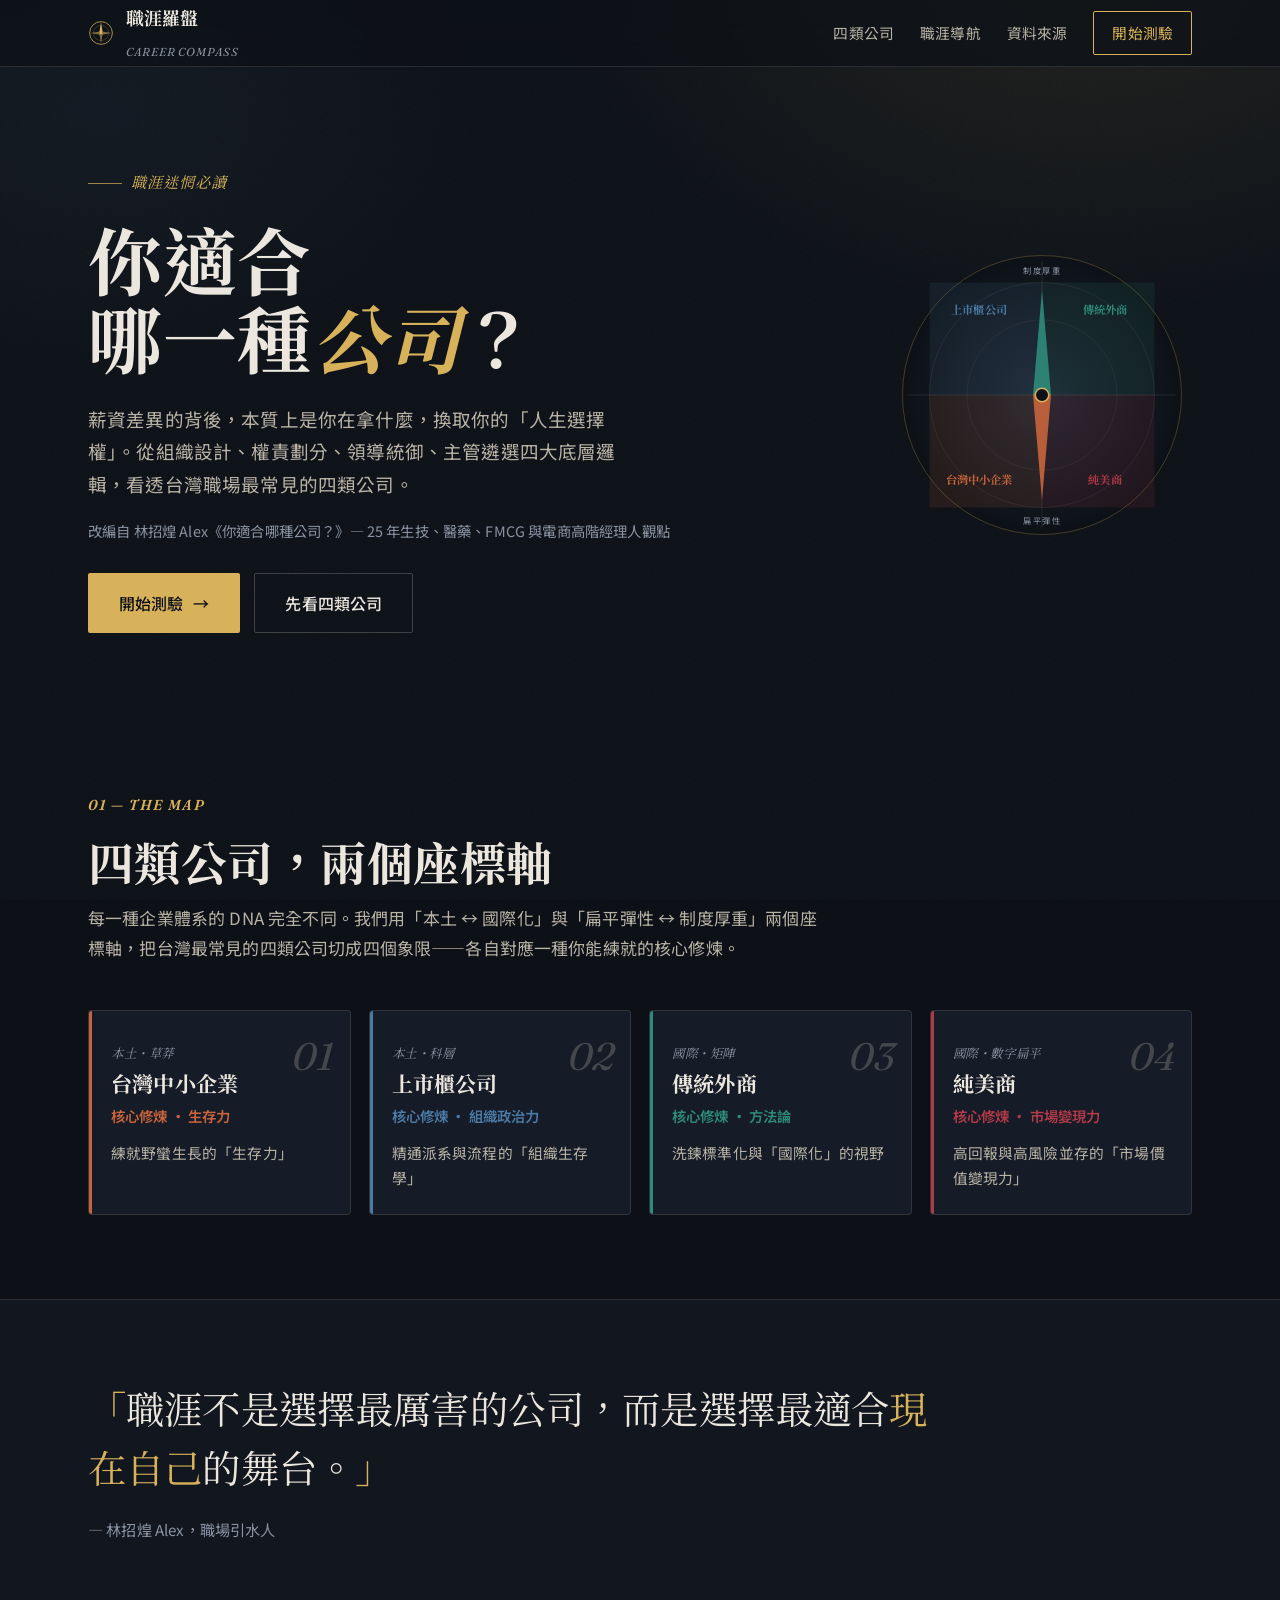
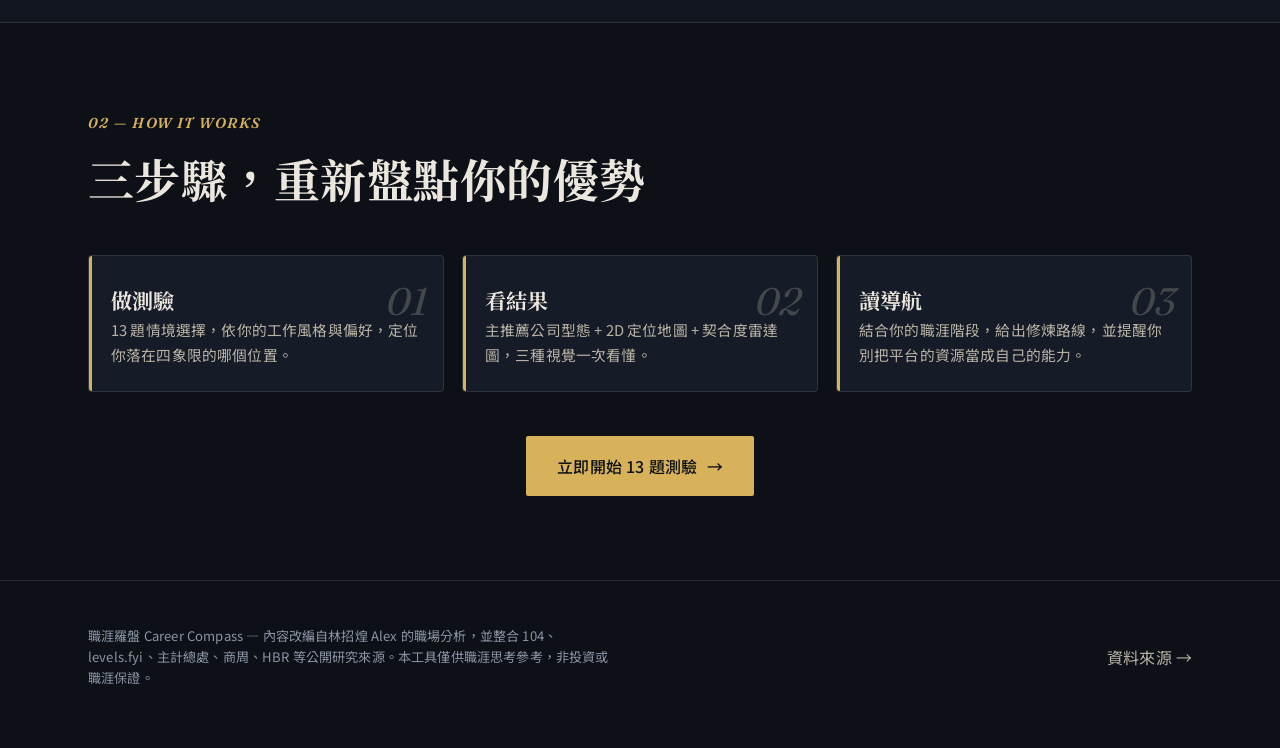
==== index.html @ cc885fce "feat: 職涯羅盤 Career Compass 互動式視覺化網站 - 六頁靜態網站（index/companies/quiz/result/navigator/sources） - 2×2 模型定" ====
<!DOCTYPE html>
<html lang="zh-Hant">
<head>
<meta charset="UTF-8" />
<meta name="viewport" content="width=device-width, initial-scale=1.0" />
<title>職涯羅盤 Career Compass — 你適合哪一種公司？</title>
<meta name="description" content="從組織設計、權責、領導與遴選四大底層邏輯，剖析台灣職場四類公司。做測驗，找出此刻最適合你的舞台，奪回你的人生選擇權。" />
<link rel="preconnect" href="https://fonts.googleapis.com" />
<link rel="preconnect" href="https://fonts.gstatic.com" crossorigin />
<link href="https://fonts.googleapis.com/css2?family=Fraunces:ital,opsz,wght@0,9..144,500;0,9..144,600;1,9..144,500;1,9..144,600&family=Noto+Sans+TC:wght@400;500;700&family=Noto+Serif+TC:wght@500;700;900&display=swap" rel="stylesheet" />
<link rel="stylesheet" href="css/styles.css" />
</head>
<body>

<header class="nav">
  <div class="wrap nav-inner">
    <a class="brand" href="index.html">
      <svg class="rose" viewBox="0 0 48 48" fill="none" aria-hidden="true">
        <circle cx="24" cy="24" r="21" stroke="currentColor" stroke-width="1.4"/>
        <circle cx="24" cy="24" r="14" stroke="currentColor" stroke-width="0.8" opacity="0.5"/>
        <path d="M24 4 L27 22 L24 24 L21 22 Z" fill="currentColor"/>
        <path d="M24 44 L21 26 L24 24 L27 26 Z" fill="currentColor" opacity="0.55"/>
        <path d="M4 24 L22 21 L24 24 L22 27 Z" fill="currentColor" opacity="0.55"/>
        <path d="M44 24 L26 27 L24 24 L26 21 Z" fill="currentColor" opacity="0.55"/>
        <circle cx="24" cy="24" r="2.4" fill="currentColor"/>
      </svg>
      <span>職涯羅盤<br><small>CAREER COMPASS</small></span>
    </a>
    <nav class="nav-links">
      <a href="companies.html">四類公司</a>
      <a href="navigator.html">職涯導航</a>
      <a href="sources.html">資料來源</a>
      <a class="nav-cta" href="quiz.html">開始測驗</a>
    </nav>
    <button class="nav-toggle" aria-label="選單">
      <svg width="26" height="26" viewBox="0 0 24 24" fill="none" stroke="currentColor" stroke-width="1.6"><path d="M3 6h18M3 12h18M3 18h18"/></svg>
    </button>
  </div>
</header>

<main>
  <!-- HERO -->
  <section class="hero">
    <div class="wrap hero-grid">
      <div>
        <span class="eyebrow">職涯迷惘必讀</span>
        <h1>你適合<br>哪一種<span class="accent">公司</span>？</h1>
        <p class="lede">薪資差異的背後，本質上是你在拿什麼，換取你的「人生選擇權」。從組織設計、權責劃分、領導統御、主管遴選四大底層邏輯，看透台灣職場最常見的四類公司。</p>
        <p class="byline">改編自 林招煌 Alex《你適合哪種公司？》— 25 年生技、醫藥、FMCG 與電商高階經理人觀點</p>
        <div class="hero-cta">
          <a class="btn btn-gold" href="quiz.html">開始測驗 <span class="arrow">→</span></a>
          <a class="btn btn-ghost" href="companies.html">先看四類公司</a>
        </div>
      </div>
      <div class="compass-art" id="hero-compass"></div>
    </div>
  </section>

  <!-- 2x2 模型 + 四類卡 -->
  <section class="section" id="four">
    <div class="wrap">
      <div class="section-head reveal">
        <span class="section-num">01 — THE MAP</span>
        <h2>四類公司，兩個座標軸</h2>
        <p>每一種企業體系的 DNA 完全不同。我們用「本土 ↔ 國際化」與「扁平彈性 ↔ 制度厚重」兩個座標軸，把台灣最常見的四類公司切成四個象限——各自對應一種你能練就的核心修煉。</p>
      </div>
      <div class="cards-4" id="cards"></div>
    </div>
  </section>

  <!-- 金句 -->
  <section class="quote-band">
    <div class="wrap reveal">
      <p class="bigquote"><span class="mark">「</span>職涯不是選擇最厲害的公司，而是選擇最適合<span class="accent" style="color:var(--gold)">現在自己</span>的舞台。<span class="mark">」</span></p>
      <p class="by">— 林招煌 Alex，職場引水人</p>
    </div>
  </section>

  <!-- 流程引導 -->
  <section class="section">
    <div class="wrap">
      <div class="section-head reveal">
        <span class="section-num">02 — HOW IT WORKS</span>
        <h2>三步驟，重新盤點你的優勢</h2>
      </div>
      <div class="cards-4 reveal" style="grid-template-columns:repeat(3,1fr)">
        <div class="ccard"><span class="num">01</span><h3>做測驗</h3><p>13 題情境選擇，依你的工作風格與偏好，定位你落在四象限的哪個位置。</p></div>
        <div class="ccard"><span class="num">02</span><h3>看結果</h3><p>主推薦公司型態 + 2D 定位地圖 + 契合度雷達圖，三種視覺一次看懂。</p></div>
        <div class="ccard"><span class="num">03</span><h3>讀導航</h3><p>結合你的職涯階段，給出修煉路線，並提醒你別把平台的資源當成自己的能力。</p></div>
      </div>
      <div style="text-align:center;margin-top:44px" class="reveal">
        <a class="btn btn-gold" href="quiz.html">立即開始 13 題測驗 <span class="arrow">→</span></a>
      </div>
    </div>
  </section>
</main>

<footer class="footer">
  <div class="wrap footer-inner">
    <div class="small">職涯羅盤 Career Compass — 內容改編自林招煌 Alex 的職場分析，並整合 104、levels.fyi、主計總處、商周、HBR 等公開研究來源。本工具僅供職涯思考參考，非投資或職涯保證。</div>
    <div><a href="sources.html">資料來源 →</a></div>
  </div>
</footer>

<noscript><div class="wrap" style="padding:40px 0;color:var(--paper-dim)">本站的互動內容需要啟用 JavaScript。</div></noscript>
<script src="js/data.js"></script>
<script src="js/main.js"></script>
<script>
(function () {
  // 渲染四類公司卡
  var wrap = document.getElementById('cards');
  if (wrap && window.CC) {
    CC.ORDER.forEach(function (k, i) {
      var c = CC.COMPANIES[k];
      var a = document.createElement('a');
      a.href = 'companies.html#' + k;
      a.className = 'ccard reveal';
      a.style.setProperty('--co', c.color);
      a.style.setProperty('--co-soft', c.colorSoft);
      a.style.transitionDelay = (i * 0.06) + 's';
      a.innerHTML =
        '<span class="num">0' + (i + 1) + '</span>' +
        '<span class="qd">' + c.quadrant + '</span>' +
        '<h3>' + c.name + '</h3>' +
        '<span class="ability">核心修煉 · ' + c.ability + '</span>' +
        '<p>' + c.tag + '</p>';
      wrap.appendChild(a);
    });
    // 重新觀察新加入的 reveal 元素
    document.querySelectorAll('#cards .reveal').forEach(function (el) {
      if ('IntersectionObserver' in window) {
        new IntersectionObserver(function (es, o) {
          es.forEach(function (e) { if (e.isIntersecting) { e.target.classList.add('in'); o.disconnect(); } });
        }, { threshold: 0.1 }).observe(el);
      } else { el.classList.add('in'); }
    });
  }

  // Hero 羅盤 SVG
  var hc = document.getElementById('hero-compass');
  if (hc) {
    var C = CC.COMPANIES;
    hc.innerHTML =
      '<svg viewBox="0 0 400 400" role="img" aria-label="四象限職涯羅盤">' +
        '<defs><radialGradient id="g" cx="50%" cy="50%" r="50%">' +
          '<stop offset="0%" stop-color="#1d2530"/><stop offset="100%" stop-color="#0d1117"/>' +
        '</radialGradient></defs>' +
        '<circle cx="200" cy="200" r="186" fill="url(#g)" stroke="rgba(216,178,90,.35)" stroke-width="1"/>' +
        '<circle cx="200" cy="200" r="150" fill="none" stroke="rgba(232,226,211,.10)"/>' +
        '<circle cx="200" cy="200" r="100" fill="none" stroke="rgba(232,226,211,.08)"/>' +
        '<line x1="200" y1="22" x2="200" y2="378" stroke="rgba(232,226,211,.14)"/>' +
        '<line x1="22" y1="200" x2="378" y2="200" stroke="rgba(232,226,211,.14)"/>' +
        // 四象限色塊
        quadFill(C.listed.color, 200, 200, -1, -1) +
        quadFill(C.mnc.color, 200, 200, 1, -1) +
        quadFill(C.sme.color, 200, 200, -1, 1) +
        quadFill(C.us.color, 200, 200, 1, 1) +
        // 指針
        '<path d="M200 60 L212 200 L200 210 L188 200 Z" fill="' + C.mnc.color + '" opacity=".9"/>' +
        '<path d="M200 340 L188 200 L200 190 L212 200 Z" fill="' + C.sme.color + '" opacity=".9"/>' +
        '<circle cx="200" cy="200" r="9" fill="#0d1117" stroke="var(--gold)" stroke-width="2"/>' +
        // 標籤
        label(C.listed.name, 116, 92, C.listed.color) +
        label(C.mnc.name, 284, 92, C.mnc.color) +
        label(C.sme.name, 116, 318, C.sme.color) +
        label(C.us.name, 284, 318, C.us.color) +
        axis('制度厚重', 200, 38) + axis('扁平彈性', 200, 372) +
      '</svg>';
  }
  function quadFill(color, cx, cy, sx, sy) {
    var r = 150;
    var x0 = cx, y0 = cy;
    var x1 = cx + sx * r, y1 = cy;
    var x2 = cx + sx * r, y2 = cy + sy * r;
    var x3 = cx, y3 = cy + sy * r;
    var c = hexA(color, .12);
    return '<path d="M' + x0 + ' ' + y0 + ' L' + x1 + ' ' + y1 + ' L' + x2 + ' ' + y2 + ' L' + x3 + ' ' + y3 + ' Z" fill="' + c + '"/>';
  }
  function label(t, x, y, color) {
    return '<text x="' + x + '" y="' + y + '" text-anchor="middle" fill="' + color + '" font-family="Noto Serif TC,serif" font-weight="700" font-size="15">' + t + '</text>';
  }
  function axis(t, x, y) {
    return '<text x="' + x + '" y="' + y + '" text-anchor="middle" fill="var(--muted)" font-family="Noto Sans TC,sans-serif" font-size="11" letter-spacing="2">' + t + '</text>';
  }
  function hexA(hex, a) {
    var h = hex.replace('#', '');
    return 'rgba(' + parseInt(h.substr(0,2),16) + ',' + parseInt(h.substr(2,2),16) + ',' + parseInt(h.substr(4,2),16) + ',' + a + ')';
  }
})();
</script>
</body>
</html>
---- css/styles.css ----
/* =========================================================================
   Career Compass — 設計系統「墨色羅盤 / Editorial Compass」
   深墨藍底 · 羅盤金強調 · 編輯雜誌感襯線標題 · 四類公司識別色
   ========================================================================= */

:root {
  /* 底色層次 */
  --ink-900: #0d1117;
  --ink-850: #11161f;
  --ink-800: #161c27;
  --ink-700: #1d2530;
  --ink-600: #283140;
  --line: rgba(232, 226, 211, 0.12);
  --line-strong: rgba(232, 226, 211, 0.22);

  /* 文字 */
  --paper: #ece7de;       /* 暖白 */
  --paper-dim: #b9b3a6;
  --muted: #8a93a3;
  --muted-2: #5f6877;

  /* 強調：羅盤金 */
  --gold: #d8b25a;
  --gold-bright: #ecc873;
  --gold-soft: rgba(216, 178, 90, 0.14);

  /* 四類公司 */
  --c-sme: #c8643c;       /* 中小：土橙 */
  --c-listed: #4a7ba6;    /* 上市櫃：鋼藍 */
  --c-mnc: #2e8b7a;       /* 傳統外商：墨綠 */
  --c-us: #b23a48;        /* 純美商：酒紅 */

  /* 字型 */
  --serif: "Noto Serif TC", "Songti TC", serif;
  --sans: "Noto Sans TC", -apple-system, "PingFang TC", "Microsoft JhengHei", sans-serif;
  --latin: "Fraunces", "Noto Serif TC", serif;

  --maxw: 1160px;
  --radius: 4px;
  --ease: cubic-bezier(0.22, 0.61, 0.36, 1);
}

* { box-sizing: border-box; margin: 0; padding: 0; }

html { scroll-behavior: smooth; }

body {
  background: var(--ink-900);
  color: var(--paper);
  font-family: var(--sans);
  font-size: 16px;
  line-height: 1.75;
  letter-spacing: 0.01em;
  -webkit-font-smoothing: antialiased;
  overflow-x: hidden;
  /* 氛圍：細微金色徑向光暈 + 噪點 */
  background-image:
    radial-gradient(900px 600px at 85% -5%, rgba(216, 178, 90, 0.10), transparent 60%),
    radial-gradient(700px 500px at 8% 12%, rgba(74, 123, 166, 0.08), transparent 55%);
  background-attachment: fixed;
}

/* 噪點顆粒覆層 */
body::before {
  content: "";
  position: fixed; inset: 0; z-index: 0; pointer-events: none;
  opacity: 0.035;
  background-image: url("data:image/svg+xml,%3Csvg xmlns='http://www.w3.org/2000/svg' width='120' height='120'%3E%3Cfilter id='n'%3E%3CfeTurbulence type='fractalNoise' baseFrequency='0.85' numOctaves='3'/%3E%3C/filter%3E%3Crect width='100%25' height='100%25' filter='url(%23n)'/%3E%3C/svg%3E");
}

img { max-width: 100%; display: block; }
a { color: inherit; text-decoration: none; }

.wrap { max-width: var(--maxw); margin: 0 auto; padding: 0 28px; position: relative; z-index: 1; }

/* ---------- 字體基礎 ---------- */
h1, h2, h3, h4 { font-family: var(--serif); font-weight: 700; line-height: 1.22; letter-spacing: 0.01em; }
.serif { font-family: var(--serif); }
.latin { font-family: var(--latin); font-optical-sizing: auto; }

.eyebrow {
  font-family: var(--latin); font-style: italic;
  color: var(--gold); font-size: 0.95rem; letter-spacing: 0.06em;
  display: inline-flex; align-items: center; gap: 0.6em;
}
.eyebrow::before {
  content: ""; width: 34px; height: 1px; background: var(--gold); opacity: 0.7;
}

.section-num {
  font-family: var(--latin); font-weight: 600; font-style: italic;
  color: var(--gold); font-size: 0.9rem; letter-spacing: 0.1em;
}

/* ---------- 頂部導覽 ---------- */
.nav {
  position: sticky; top: 0; z-index: 50;
  backdrop-filter: blur(14px);
  background: rgba(13, 17, 23, 0.72);
  border-bottom: 1px solid var(--line);
}
.nav-inner { display: flex; align-items: center; justify-content: space-between; height: 66px; }
.brand { display: flex; align-items: center; gap: 12px; font-family: var(--serif); font-weight: 700; font-size: 1.12rem; }
.brand .rose { width: 26px; height: 26px; color: var(--gold); animation: spin 36s linear infinite; }
.brand small { font-family: var(--latin); font-style: italic; color: var(--muted); font-weight: 400; font-size: 0.72rem; letter-spacing: 0.08em; }
@keyframes spin { to { transform: rotate(360deg); } }

.nav-links { display: flex; align-items: center; gap: 26px; }
.nav-links a { color: var(--paper-dim); font-size: 0.92rem; position: relative; transition: color 0.25s; }
.nav-links a:hover, .nav-links a.active { color: var(--paper); }
.nav-links a.active::after {
  content: ""; position: absolute; left: 0; right: 0; bottom: -22px; height: 2px; background: var(--gold);
}
.nav-cta {
  border: 1px solid var(--gold); color: var(--gold) !important;
  padding: 8px 18px; border-radius: 2px; font-size: 0.88rem;
  transition: all 0.25s var(--ease);
}
.nav-cta:hover { background: var(--gold); color: var(--ink-900) !important; }
.nav-toggle { display: none; background: none; border: 0; color: var(--paper); cursor: pointer; }

/* ---------- 按鈕 ---------- */
.btn {
  display: inline-flex; align-items: center; gap: 0.6em;
  font-family: var(--sans); font-weight: 500; font-size: 1rem;
  padding: 15px 30px; border-radius: 2px; cursor: pointer;
  border: 1px solid transparent; transition: all 0.28s var(--ease);
}
.btn-gold { background: var(--gold); color: var(--ink-900); }
.btn-gold:hover { background: var(--gold-bright); transform: translateY(-2px); box-shadow: 0 12px 30px -12px var(--gold); }
.btn-ghost { border-color: var(--line-strong); color: var(--paper); }
.btn-ghost:hover { border-color: var(--gold); color: var(--gold); }
.btn .arrow { transition: transform 0.28s var(--ease); }
.btn:hover .arrow { transform: translateX(4px); }

/* ---------- Hero ---------- */
.hero { position: relative; padding: 96px 0 72px; }
.hero-grid { display: grid; grid-template-columns: 1.15fr 0.85fr; gap: 56px; align-items: center; }
.hero h1 {
  font-size: clamp(2.6rem, 6vw, 4.6rem); line-height: 1.06; margin: 22px 0 8px;
}
.hero h1 .accent { color: var(--gold); font-style: italic; font-family: var(--latin); }
.hero .lede { color: var(--paper-dim); font-size: 1.16rem; max-width: 30em; margin: 22px 0 18px; }
.hero .byline { color: var(--muted); font-size: 0.9rem; margin-bottom: 30px; }
.hero-cta { display: flex; gap: 14px; flex-wrap: wrap; }

/* 羅盤視覺 */
.compass-art { position: relative; aspect-ratio: 1; max-width: 420px; margin-left: auto; }
.compass-art svg { width: 100%; height: auto; overflow: visible; }

/* ---------- 區塊標題 ---------- */
.section { padding: 84px 0; position: relative; }
.section-head { max-width: 46em; margin-bottom: 48px; }
.section-head h2 { font-size: clamp(1.9rem, 3.6vw, 2.9rem); margin: 14px 0 14px; }
.section-head p { color: var(--paper-dim); font-size: 1.06rem; }
.divider { height: 1px; background: var(--line); border: 0; }

/* ---------- 四類公司卡 ---------- */
.cards-4 { display: grid; grid-template-columns: repeat(4, 1fr); gap: 18px; }
.ccard {
  position: relative; background: var(--ink-800); border: 1px solid var(--line);
  border-radius: var(--radius); padding: 26px 22px 24px; overflow: hidden;
  transition: transform 0.3s var(--ease), border-color 0.3s, box-shadow 0.3s;
}
.ccard { --co: var(--gold); }
.ccard::before { content: ""; position: absolute; left: 0; top: 0; bottom: 0; width: 3px; background: var(--co); }
.ccard:hover { transform: translateY(-6px); border-color: var(--co); box-shadow: 0 24px 48px -28px rgba(0,0,0,0.8); }
.ccard .qd { font-family: var(--latin); font-style: italic; color: var(--muted); font-size: 0.78rem; letter-spacing: 0.05em; }
.ccard h3 { font-size: 1.32rem; margin: 6px 0 4px; }
.ccard .ability { display: inline-block; color: var(--co); font-weight: 600; font-size: 0.9rem; margin-bottom: 12px; }
.ccard p { color: var(--paper-dim); font-size: 0.92rem; line-height: 1.7; }
.ccard .num { position: absolute; right: 16px; top: 12px; font-family: var(--latin); font-style: italic; font-size: 2.4rem; color: var(--line-strong); }

/* ---------- 公司深度剖析 ---------- */
.company-block { padding: 64px 0; border-top: 1px solid var(--line); position: relative; }
.company-head { display: flex; align-items: baseline; gap: 18px; flex-wrap: wrap; margin-bottom: 8px; }
.company-head .ord { font-family: var(--latin); font-style: italic; font-size: 2.4rem; color: var(--co); }
.company-head h2 { font-size: clamp(1.8rem, 4vw, 2.6rem); }
.company-head .pill {
  font-size: 0.8rem; color: var(--co); border: 1px solid var(--co);
  padding: 4px 12px; border-radius: 999px; letter-spacing: 0.04em;
}
.company-lead { color: var(--paper-dim); font-size: 1.08rem; max-width: 44em; margin: 6px 0 32px; }
.dim-grid { display: grid; grid-template-columns: repeat(2, 1fr); gap: 16px; margin-bottom: 30px; }
.dim {
  background: var(--ink-850); border: 1px solid var(--line); border-radius: var(--radius);
  padding: 22px 22px; transition: border-color 0.25s;
}
.dim:hover { border-color: var(--co); }
.dim h4 { font-size: 1.04rem; color: var(--co); margin-bottom: 8px; display: flex; align-items: center; gap: 8px; }
.dim h4::before { content: ""; width: 6px; height: 6px; border-radius: 50%; background: var(--co); }
.dim p { color: var(--paper-dim); font-size: 0.93rem; }

.info-cols { display: grid; grid-template-columns: 1.1fr 0.9fr; gap: 24px; }
.salary-table { width: 100%; border-collapse: collapse; }
.salary-table th { text-align: left; font-family: var(--sans); font-weight: 600; color: var(--muted); font-size: 0.8rem; padding: 0 0 10px; border-bottom: 1px solid var(--line); letter-spacing: 0.04em; }
.salary-table td { padding: 13px 0; border-bottom: 1px solid var(--line); vertical-align: top; }
.salary-table .lv { font-weight: 600; white-space: nowrap; padding-right: 16px; }
.salary-table .rg { font-family: var(--latin); color: var(--gold-bright); white-space: nowrap; padding-right: 16px; }
.salary-table .nt { color: var(--muted); font-size: 0.84rem; }
.salary-foot { color: var(--muted); font-size: 0.85rem; margin-top: 12px; line-height: 1.6; }

.proscons { display: grid; gap: 16px; }
.pc h5 { font-size: 0.82rem; letter-spacing: 0.08em; color: var(--muted); margin-bottom: 10px; text-transform: uppercase; }
.pc ul { list-style: none; display: grid; gap: 7px; }
.pc li { font-size: 0.9rem; color: var(--paper-dim); padding-left: 22px; position: relative; }
.pc.pros li::before { content: "＋"; position: absolute; left: 0; color: var(--c-mnc); font-weight: 700; }
.pc.cons li::before { content: "－"; position: absolute; left: 0; color: var(--c-us); font-weight: 700; }

.fit-row { display: flex; gap: 28px; flex-wrap: wrap; margin-top: 28px; padding-top: 24px; border-top: 1px dashed var(--line); }
.fit-row .fb { flex: 1; min-width: 220px; }
.fit-row .fb .k { color: var(--co); font-weight: 600; font-size: 0.82rem; letter-spacing: 0.06em; margin-bottom: 6px; }
.fit-row .fb .v { color: var(--paper-dim); font-size: 0.92rem; }
.tags { display: flex; flex-wrap: wrap; gap: 8px; margin-top: 4px; }
.tags span { font-size: 0.8rem; color: var(--paper-dim); background: var(--co-soft, var(--gold-soft)); border: 1px solid var(--line); padding: 4px 11px; border-radius: 999px; }

/* ---------- 金句 ---------- */
.quote-band { padding: 80px 0; border-top: 1px solid var(--line); border-bottom: 1px solid var(--line); background: var(--ink-850); }
.bigquote { font-family: var(--serif); font-size: clamp(1.5rem, 3.4vw, 2.4rem); line-height: 1.45; max-width: 22em; }
.bigquote .mark { color: var(--gold); font-family: var(--latin); }
.bigquote + .by { color: var(--muted); margin-top: 18px; font-size: 0.95rem; }

/* ---------- 測驗 ---------- */
.quiz-shell { max-width: 760px; margin: 0 auto; padding: 60px 0 100px; }
.progress { height: 3px; background: var(--ink-700); border-radius: 999px; overflow: hidden; margin-bottom: 8px; }
.progress > i { display: block; height: 100%; width: 0; background: linear-gradient(90deg, var(--gold), var(--gold-bright)); transition: width 0.5s var(--ease); }
.progress-meta { display: flex; justify-content: space-between; color: var(--muted); font-size: 0.82rem; margin-bottom: 40px; font-family: var(--latin); font-style: italic; }

.qcard { animation: rise 0.5s var(--ease) both; }
@keyframes rise { from { opacity: 0; transform: translateY(18px); } to { opacity: 1; transform: none; } }
.qcard .qn { font-family: var(--latin); font-style: italic; color: var(--gold); font-size: 1rem; }
.qcard h2 { font-size: clamp(1.5rem, 3.4vw, 2.1rem); margin: 10px 0 30px; }
.opts { display: grid; gap: 13px; }
.opt {
  text-align: left; width: 100%; cursor: pointer;
  background: var(--ink-800); border: 1px solid var(--line); border-radius: var(--radius);
  padding: 18px 20px; color: var(--paper); font-family: var(--sans); font-size: 1.02rem; line-height: 1.5;
  display: flex; align-items: center; gap: 16px;
  transition: all 0.22s var(--ease);
}
.opt .mk {
  flex: none; width: 30px; height: 30px; border-radius: 50%; border: 1px solid var(--line-strong);
  display: grid; place-items: center; font-family: var(--latin); font-style: italic; color: var(--muted); font-size: 0.95rem;
  transition: all 0.22s var(--ease);
}
.opt:hover { border-color: var(--gold); transform: translateX(4px); background: var(--ink-700); }
.opt:hover .mk { border-color: var(--gold); color: var(--gold); }
.opt.sel { border-color: var(--gold); background: var(--gold-soft); }
.opt.sel .mk { background: var(--gold); color: var(--ink-900); border-color: var(--gold); }
.quiz-nav { display: flex; justify-content: space-between; margin-top: 34px; }
.quiz-nav .lnk { background: none; border: 0; color: var(--muted); cursor: pointer; font-size: 0.95rem; font-family: var(--sans); }
.quiz-nav .lnk:hover { color: var(--paper); }
.quiz-nav .lnk:disabled { opacity: 0; pointer-events: none; }

/* ---------- 結果頁 ---------- */
.result-hero { padding: 70px 0 30px; text-align: center; }
.result-hero .eyebrow { justify-content: center; }
.result-hero h1 { font-size: clamp(2.2rem, 6vw, 4rem); margin: 14px 0 6px; }
.result-hero h1 .nm { color: var(--co); }
.result-hero .ability-line { color: var(--paper-dim); font-size: 1.12rem; max-width: 34em; margin: 14px auto 0; }

.result-grid { display: grid; grid-template-columns: 1fr 1fr; gap: 22px; margin-top: 18px; }
.panel { background: var(--ink-800); border: 1px solid var(--line); border-radius: var(--radius); padding: 28px; }
.panel h3 { font-size: 1.2rem; margin-bottom: 4px; }
.panel .sub { color: var(--muted); font-size: 0.86rem; margin-bottom: 20px; }
.panel.full { grid-column: 1 / -1; }

.match-row { display: flex; align-items: center; gap: 14px; margin-bottom: 14px; }
.match-row .nm { width: 96px; flex: none; font-size: 0.92rem; }
.match-row .bar { flex: 1; height: 9px; background: var(--ink-700); border-radius: 999px; overflow: hidden; }
.match-row .bar > i { display: block; height: 100%; width: 0; border-radius: 999px; transition: width 0.9s var(--ease); }
.match-row .pct { width: 48px; text-align: right; font-family: var(--latin); color: var(--paper); }

.advice-box { background: var(--co-soft, var(--gold-soft)); border: 1px solid var(--line); border-left: 3px solid var(--co); border-radius: var(--radius); padding: 22px 24px; }
.advice-box .k { color: var(--co); font-weight: 600; margin-bottom: 8px; }
.advice-box p { color: var(--paper-dim); font-size: 0.96rem; }

.result-actions { display: flex; gap: 14px; justify-content: center; flex-wrap: wrap; margin: 44px 0 10px; }

/* ---------- 導航 / 時間軸 ---------- */
.timeline { position: relative; margin: 20px 0; }
.timeline::before { content: ""; position: absolute; left: 18px; top: 8px; bottom: 8px; width: 2px; background: var(--line); }
.tl-item { position: relative; padding: 0 0 38px 56px; }
.tl-item .dot { position: absolute; left: 9px; top: 4px; width: 20px; height: 20px; border-radius: 50%; background: var(--ink-900); border: 2px solid var(--gold); }
.tl-item .age { font-family: var(--latin); font-style: italic; color: var(--gold); font-size: 1.3rem; }
.tl-item .ph { color: var(--muted); font-size: 0.85rem; margin-bottom: 8px; }
.tl-item h3 { font-size: 1.2rem; margin-bottom: 8px; }
.tl-item p { color: var(--paper-dim); font-size: 0.96rem; max-width: 48em; }
.tl-item .recos { display: flex; gap: 8px; margin-top: 12px; flex-wrap: wrap; }
.tl-item .recos span { font-size: 0.82rem; padding: 5px 13px; border-radius: 999px; border: 1px solid; }

/* 中年危機數據 */
.facts { display: grid; grid-template-columns: repeat(4, 1fr); gap: 16px; }
.fact { background: var(--ink-800); border: 1px solid var(--line); border-radius: var(--radius); padding: 24px 20px; }
.fact .n { font-family: var(--latin); font-size: 2.1rem; color: var(--c-us); font-weight: 600; line-height: 1; }
.fact .d { color: var(--paper-dim); font-size: 0.88rem; margin-top: 12px; }

.checklist { width: 100%; border-collapse: collapse; margin-top: 8px; }
.checklist th, .checklist td { padding: 13px 16px; border-bottom: 1px solid var(--line); text-align: left; vertical-align: top; font-size: 0.92rem; }
.checklist th { color: var(--muted); font-family: var(--sans); font-weight: 600; font-size: 0.8rem; letter-spacing: 0.04em; }
.checklist th.plat { color: var(--c-listed); }
.checklist th.self { color: var(--gold); }
.checklist .q { color: var(--paper); }
.checklist .pv { color: var(--muted); }
.checklist .sv { color: var(--paper-dim); }

/* ---------- 來源頁 ---------- */
.src-group { margin-bottom: 40px; }
.src-group h3 { font-size: 1.2rem; margin-bottom: 16px; color: var(--gold); }
.src-list { list-style: none; display: grid; gap: 2px; }
.src-list li a { display: flex; gap: 12px; padding: 12px 14px; border-radius: var(--radius); color: var(--paper-dim); font-size: 0.94rem; transition: background 0.2s, color 0.2s; }
.src-list li a:hover { background: var(--ink-800); color: var(--paper); }
.src-list li a .idx { font-family: var(--latin); font-style: italic; color: var(--muted-2); flex: none; }
.src-list li a:hover .idx { color: var(--gold); }

/* ---------- 頁尾 ---------- */
.footer { border-top: 1px solid var(--line); padding: 44px 0 60px; color: var(--muted); }
.footer-inner { display: flex; justify-content: space-between; gap: 24px; flex-wrap: wrap; align-items: center; }
.footer a { color: var(--paper-dim); }
.footer a:hover { color: var(--gold); }
.footer .small { font-size: 0.82rem; max-width: 40em; line-height: 1.6; }

/* ---------- SVG 圖表動畫 ---------- */
@keyframes radarIn { from { transform: scale(0.2); opacity: 0; } to { transform: scale(1); opacity: 1; } }
@keyframes dotIn { from { transform: scale(0); opacity: 0; } to { transform: scale(1); opacity: 1; } }
@keyframes pulse { 0%,100% { transform: scale(1); opacity: 0.7; } 50% { transform: scale(1.35); opacity: 0.25; } }
.radar-wrap, .map-wrap { display: flex; justify-content: center; }
.radar-wrap svg, .map-wrap svg { width: 100%; max-width: 360px; height: auto; }

/* ---------- scroll reveal ---------- */
.reveal { opacity: 0; transform: translateY(26px); transition: opacity 0.7s var(--ease), transform 0.7s var(--ease); }
.reveal.in { opacity: 1; transform: none; }

/* ---------- RWD ---------- */
@media (max-width: 920px) {
  .hero-grid { grid-template-columns: 1fr; gap: 30px; }
  .compass-art { max-width: 320px; margin: 0 auto; }
  .cards-4 { grid-template-columns: repeat(2, 1fr); }
  .dim-grid, .info-cols, .result-grid { grid-template-columns: 1fr; }
  .facts { grid-template-columns: repeat(2, 1fr); }
  .nav-links { display: none; }
  .nav-toggle { display: block; }
}
@media (max-width: 560px) {
  .wrap { padding: 0 18px; }
  .cards-4, .facts { grid-template-columns: 1fr; }
  .company-head .ord { font-size: 1.8rem; }
  .checklist th:first-child, .checklist td:first-child { display: none; }
}
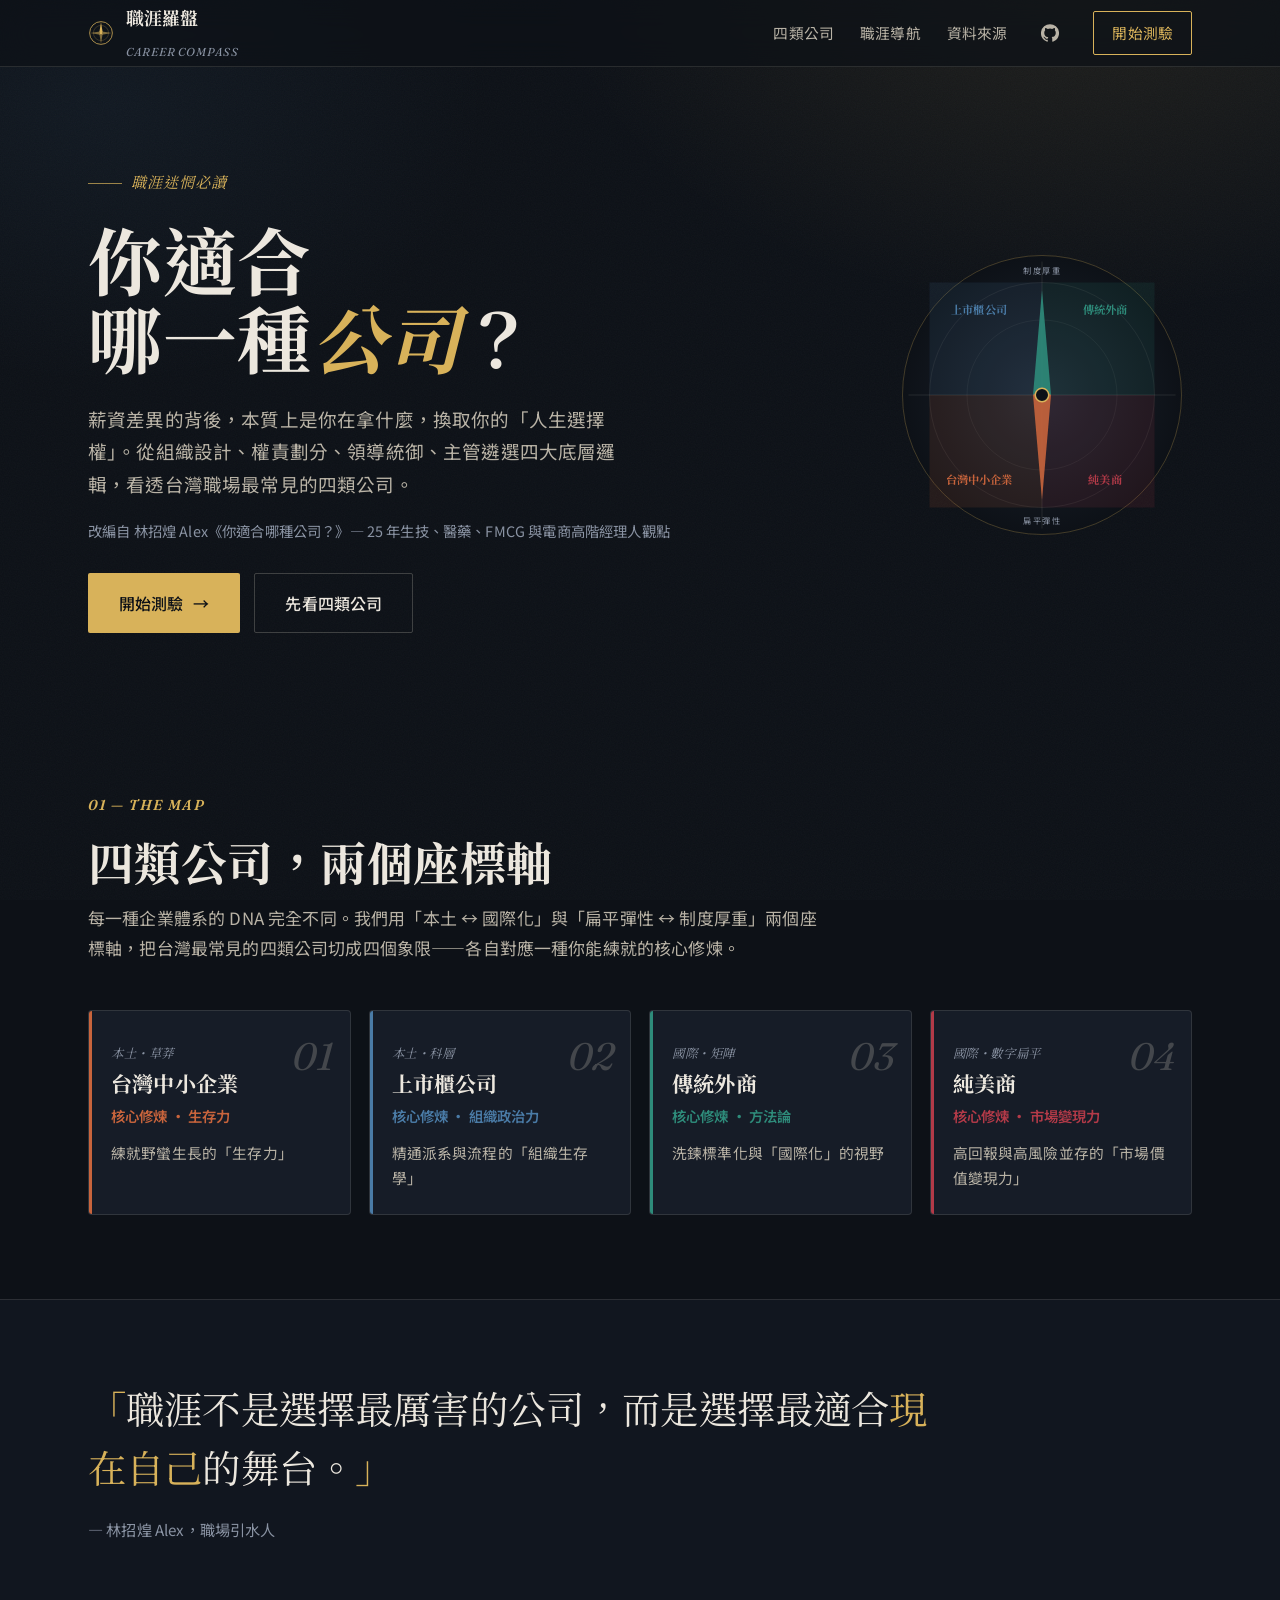
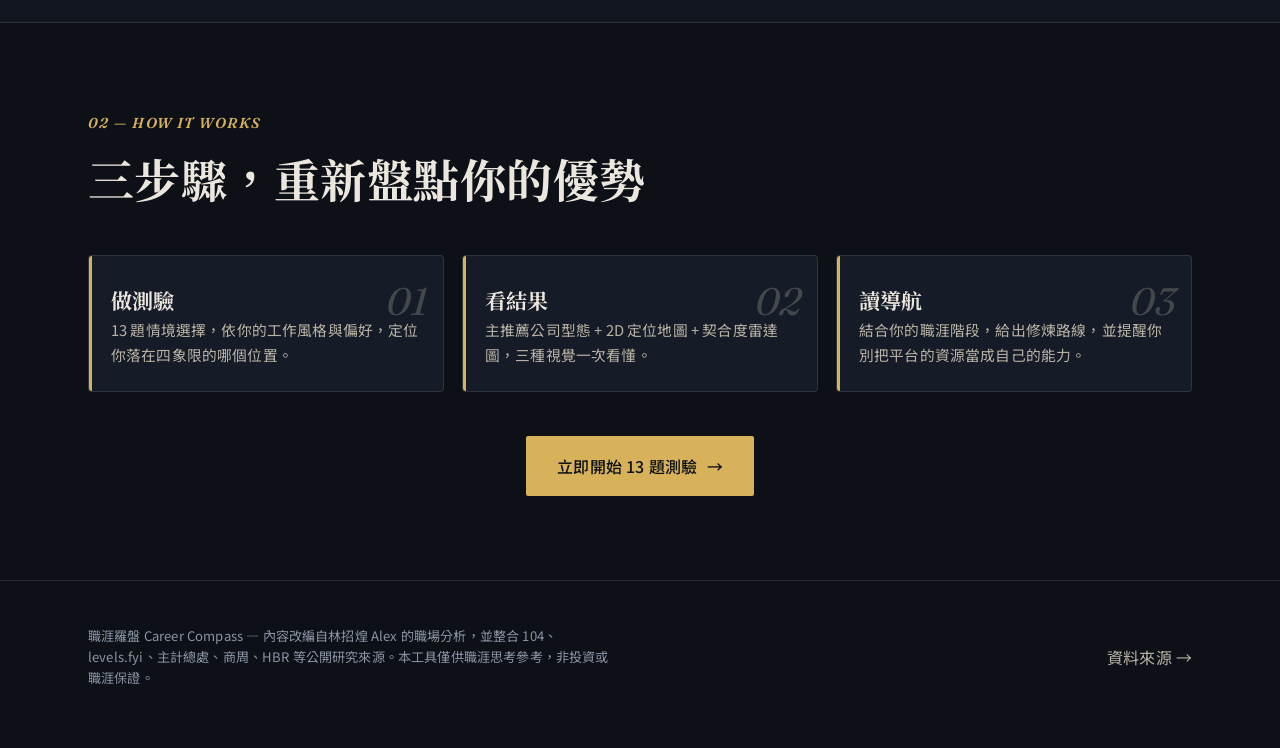
==== commit 81a11b1d: "feat: 導覽列加上 GitHub 連結；README 補上 live 網址" ====
--- a/index.html
+++ b/index.html
@@ -30,6 +30,9 @@
       <a href="companies.html">四類公司</a>
       <a href="navigator.html">職涯導航</a>
       <a href="sources.html">資料來源</a>
+      <a class="nav-gh" href="https://github.com/tingwei161803/career-choice" target="_blank" rel="noopener" aria-label="GitHub repository">
+        <svg width="18" height="18" viewBox="0 0 24 24" fill="currentColor" aria-hidden="true"><path d="M12 .3a12 12 0 0 0-3.79 23.4c.6.11.82-.26.82-.58v-2.03c-3.34.72-4.05-1.61-4.05-1.61-.54-1.4-1.33-1.77-1.33-1.77-1.09-.74.08-.73.08-.73 1.2.09 1.83 1.24 1.83 1.24 1.07 1.84 2.81 1.31 3.5 1 .11-.78.42-1.31.76-1.61-2.67-.3-5.47-1.33-5.47-5.93 0-1.31.47-2.38 1.24-3.22-.13-.31-.54-1.53.12-3.18 0 0 1.01-.32 3.3 1.23a11.5 11.5 0 0 1 6 0c2.29-1.55 3.3-1.23 3.3-1.23.66 1.65.25 2.87.12 3.18.77.84 1.24 1.91 1.24 3.22 0 4.61-2.81 5.63-5.48 5.92.43.37.81 1.1.81 2.22v3.29c0 .32.22.7.83.58A12 12 0 0 0 12 .3"/></svg>
+      </a>
       <a class="nav-cta" href="quiz.html">開始測驗</a>
     </nav>
     <button class="nav-toggle" aria-label="選單">
--- a/css/styles.css
+++ b/css/styles.css
@@ -117,6 +117,13 @@
   transition: all 0.25s var(--ease);
 }
 .nav-cta:hover { background: var(--gold); color: var(--ink-900) !important; }
+.nav-gh {
+  display: inline-flex; align-items: center; justify-content: center;
+  width: 34px; height: 34px; color: var(--paper-dim);
+  border-radius: 50%; transition: color 0.25s, background 0.25s;
+}
+.nav-gh:hover { color: var(--gold); background: var(--ink-700); }
+.nav-gh svg { display: block; }
 .nav-toggle { display: none; background: none; border: 0; color: var(--paper); cursor: pointer; }
 
 /* ---------- 按鈕 ---------- */
